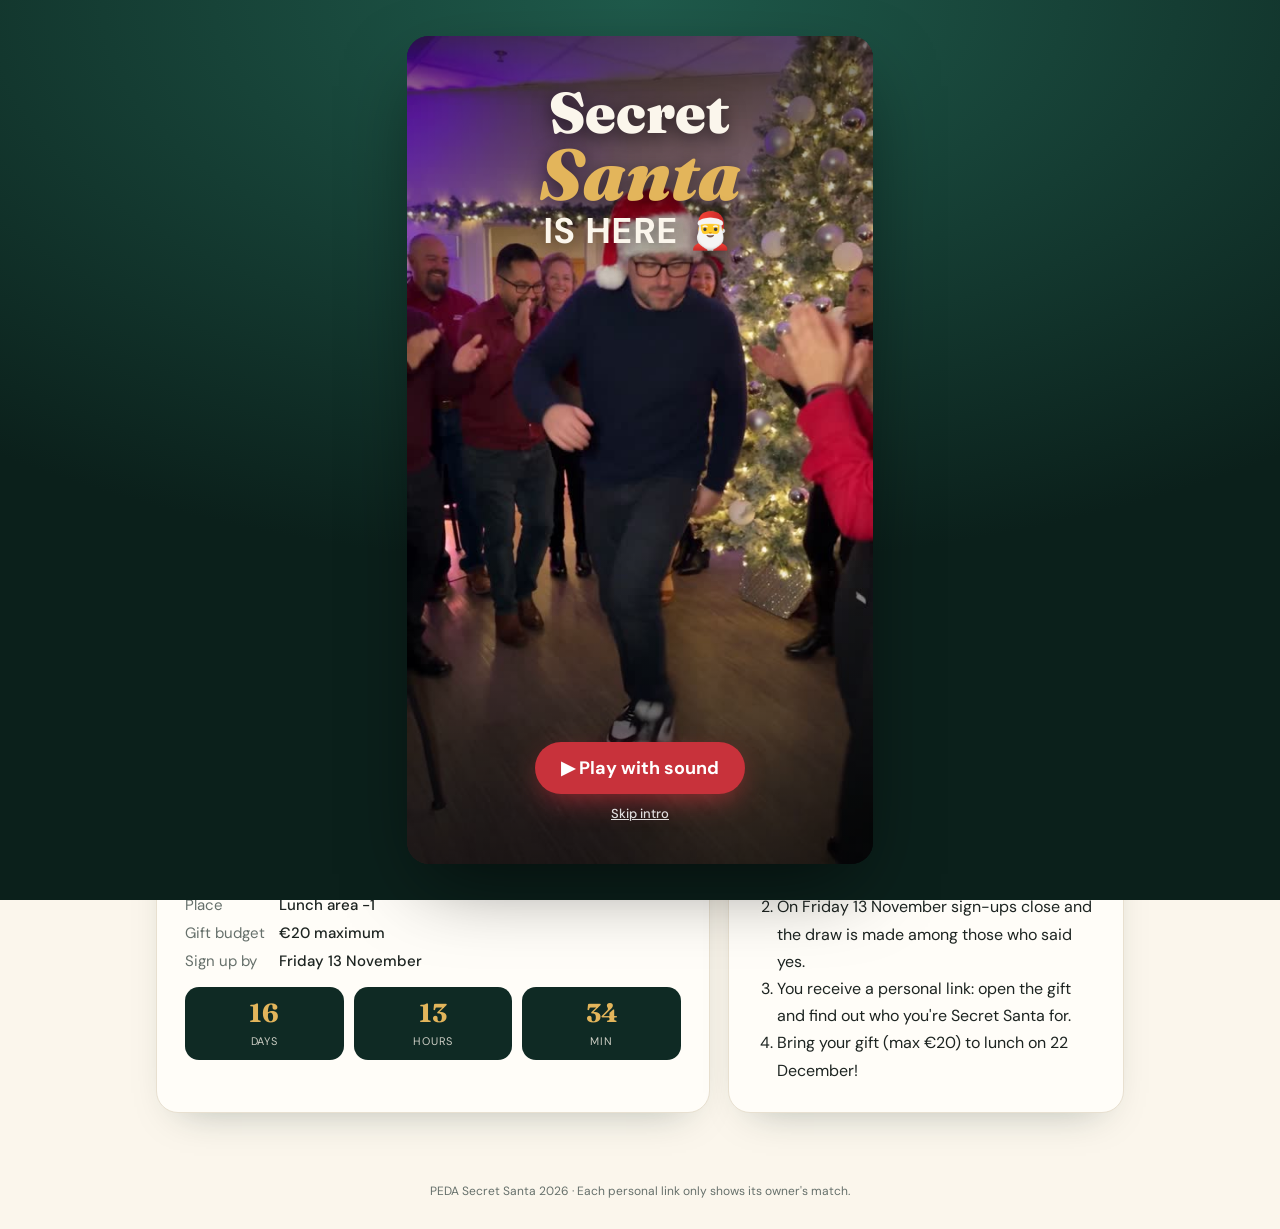
==== index.html @ 1436a7d3 "Add files via upload" ====
<!DOCTYPE html>
<html lang="en">
<head>
<meta charset="utf-8">
<meta name="viewport" content="width=device-width, initial-scale=1">
<title>PEDA Secret Santa 2026</title>
<meta name="robots" content="noindex, nofollow">
<link rel="preconnect" href="https://fonts.googleapis.com">
<link href="https://fonts.googleapis.com/css2?family=Fraunces:opsz,wght@9..144,500;9..144,700;9..144,900&family=DM+Sans:wght@400;500;700&display=swap" rel="stylesheet">
<link rel="stylesheet" href="common.css">
</head>
<body>
<header class="hero">
  <canvas id="snow"></canvas>
  <div class="kicker">Pedagogical Development Unit · OSGES</div>
  <h1>Secret <em>Santa</em></h1>
  <p id="heroText">Tell us if you're in. After the draw you'll get a personal link to discover who you're getting a present for (max €20). Shhh!</p>
  <div><button class="replay" onclick="window.openIntro&&window.openIntro()">🎬 Watch the intro</button></div>
  <div class="datechip">🎁 Gift exchange &amp; lunch · <b>Tuesday 22 December · 12:15 · Lunch area -1</b></div>
</header>

<main class="wrap">
  <section class="card" id="main"><div class="stage muted">Loading the sleigh…</div></section>
  <div class="grid2" id="lower"></div>
</main>
<footer>PEDA Secret Santa 2026 · Each personal link only shows its owner's match.</footer>
<canvas id="confetti"></canvas>

<div id="intro" role="dialog" aria-label="Secret Santa intro">
  <div class="frame">
    <video id="introVideo" playsinline preload="auto" poster="poster.jpg"><source src="intro.mp4" type="video/mp4"></video>
    <div class="shade"></div>
    <div class="title"><span>Secret</span><span>Santa</span><span>is here 🎅</span></div>
    <div class="controls">
      <button class="play" id="introPlay">▶ Play with sound</button>
      <button class="skip" id="introSkip">Skip intro</button>
    </div>
  </div>
</div>

<script src="roster.js"></script>
<script src="common.js"></script>
<script>
const params = new URLSearchParams(location.search);
const K = params.get("k"), T = params.get("t");
let revealed = false;

function rsvpCard(){
  const m=$("#main"); m.replaceChildren();
  const name=el("input",{placeholder:"Your name"});
  const wish=el("textarea",{rows:3,placeholder:"Optional wish list for your Secret Santa (max €20) — e.g. good chocolate, a book, anything with cats…"});
  const status=el("div",{class:"hint",style:"margin-top:10px"});
  const send=(yes)=>{
    if(!name.value.trim()){ status.textContent="Please write your name first."; name.focus(); return; }
    const subject = yes ? `Secret Santa – I'm in! 🎁 (${name.value.trim()})` : `Secret Santa – not this year (${name.value.trim()})`;
    const body = yes
      ? `Hi Enrique,\n\nCount me in for the PEDA Secret Santa on Tuesday 22 December!\n\nName: ${name.value.trim()}\nWish list: ${wish.value.trim()||"(surprise me!)"}\n\nThanks!`
      : `Hi Enrique,\n\nThanks for organising — I'll skip the gift exchange this year.\n\nName: ${name.value.trim()}\n\nBest wishes!`;
    location.href=`mailto:${ORGANISER_EMAIL}?subject=${encodeURIComponent(subject)}&body=${encodeURIComponent(body)}`;
    status.textContent = `Your email to ${ORGANISER_EMAIL} should open now — just press Send. If nothing opens, email Enrique directly.`;
  };
  m.append(el("div",{class:"stage"},
    el("h2",{},"Are you in? 🎅"),
    el("p",{class:"muted"},`Taking part is completely optional. Please answer by ${EVENT.deadline}.`),
    el("div",{style:"max-width:480px;margin:18px auto 0;text-align:left;display:grid;gap:10px"}, name, wish),
    el("div",{style:"display:flex;gap:10px;justify-content:center;flex-wrap:wrap;margin-top:16px"},
      el("button",{class:"btn",onclick:()=>send(true)},"Count me in 🎁"),
      el("button",{class:"btn ghost",onclick:()=>send(false)},"Not this year")),
    status,
    el("div",{class:"hint",style:"margin-top:18px"},"After the deadline Enrique runs the draw and emails everyone their personal link.")));
  $("#lower").append(infoBlock(), el("section",{class:"card"},
    el("h3",{style:"font-size:20px;margin-bottom:10px"},"How it works"),
    el("ol",{style:"margin:0;padding-left:20px;line-height:1.7"},
      el("li",{},"Say yes or no with the buttons (it sends Enrique a short email)."),
      el("li",{},`On ${EVENT.deadline} sign-ups close and the draw is made among those who said yes.`),
      el("li",{},"You receive a personal link: open the gift and find out who you're Secret Santa for."),
      el("li",{},"Bring your gift (max €20) to lunch on 22 December!"))));
}

async function personal(){
  let roster, a;
  try{ roster=await loadRoster(K); a=await decryptJSON(roster.key, T); }
  catch(e){ $("#main").replaceChildren(el("div",{class:"stage"},el("h2",{},"Hmm, this link doesn't work"),el("p",{class:"muted"},"Please make sure you opened the full link from Enrique's email, or ask him to send it again."))); return; }
  const me=roster.byKey[a.g], r=roster.byKey[a.r];
  $("#heroText").textContent=`Hi ${me.first}! Your gift is waiting below. Make sure nobody is looking over your shoulder 👀`;
  let opened=false; try{opened=localStorage.getItem("peda-santa-open-"+a.g)==="1";}catch(e){}
  const render=()=>{
    const m=$("#main"); m.replaceChildren(); const stage=el("div",{class:"stage"});
    if(!opened){
      stage.append(el("h2",{},`Ho ho ho, ${me.first}!`),el("p",{class:"muted"},"Open the gift to find out who you'll be Secret Santa for."));
      const go=async()=>{ const g=$(".gift"); g.classList.add("open"); confetti(); await new Promise(r=>setTimeout(r,900)); opened=true; try{localStorage.setItem("peda-santa-open-"+a.g,"1");}catch(e){} render(); };
      stage.append(el("button",{class:"gift","aria-label":"Open the gift",onclick:go},el("div",{class:"box"}),el("div",{class:"lid"}),el("div",{class:"rib"}),el("div",{class:"bow"})),
        el("button",{class:"btn",onclick:go},"Open my gift 🎁"));
    } else {
      stage.append(el("h2",{},`${me.first}, you're the Secret Santa of…`),
        el("div",{class:"reveal",onclick:()=>{revealed=!revealed;render();}},
          el("div",{class:revealed?"":"blur"},avatar(r)),
          el("div",{class:"big"+(revealed?"":" blur")},`${r.first} ${r.last}`),
          el("div",{class:"hint"},revealed?"Tap to hide again (in case someone is peeking 👀)":"Tap to reveal — make sure nobody is looking!")));
      if(revealed) stage.append(el("div",{class:"wish"},el("b",{},`${r.first}'s wish list: `), a.w||"No wish list — surprise them! 🎁", el("div",{class:"hint",style:"margin-top:8px"},"Remember: €20 maximum.")));
      stage.append(calendarBlock());
    }
    m.append(stage);
  };
  render();
  $("#lower").append(infoBlock(), el("section",{class:"card"},
    el("h3",{style:"font-size:20px;margin-bottom:10px"},"Keep it secret 🤫"),
    el("p",{class:"muted",style:"margin:0;line-height:1.6"},"This link is only for you — please don't forward it. You can open it again any time to check your match before 22 December.")));
}

setupIntro(); snow();
if(K && T) personal(); else rsvpCard();
</script>
</body>
</html>
---- common.css ----
:root{--night:#0f2a24;--pine:#17453a;--pine2:#1f5a4b;--cream:#fbf6ec;--paper:#fffdf8;--red:#c8323b;--red2:#a3222b;--gold:#e3b55b;--ink:#1d2421;--muted:#66706b;--line:#e8e0d0}
*{box-sizing:border-box}html,body{margin:0}
body{font-family:"DM Sans",system-ui,sans-serif;color:var(--ink);background:var(--cream);min-height:100vh}
h1,h2,h3{font-family:"Fraunces",Georgia,serif;margin:0}
button{font:inherit;cursor:pointer}
.hero{position:relative;overflow:hidden;background:radial-gradient(120% 90% at 50% 0%,var(--pine2),var(--night) 70%);color:var(--cream);padding:56px 20px 88px;text-align:center}
.hero .kicker{letter-spacing:.18em;text-transform:uppercase;font-size:12px;color:var(--gold);font-weight:700}
.hero h1{font-size:clamp(40px,7vw,78px);font-weight:900;line-height:1;margin:14px 0 10px}
.hero h1 em{font-style:italic;color:var(--gold);font-weight:700}
.hero p{max-width:560px;margin:0 auto;opacity:.85;font-size:17px;line-height:1.5}
.datechip{display:inline-flex;gap:10px;align-items:center;margin-top:18px;background:rgba(255,255,255,.08);border:1px solid rgba(255,255,255,.18);border-radius:999px;padding:8px 18px;font-weight:500}
.datechip b{color:var(--gold)}
#snow{position:absolute;inset:0;pointer-events:none;width:100%;height:100%}
.wrap{max-width:1000px;margin:-56px auto 0;padding:0 16px 60px;position:relative}
.card{background:var(--paper);border:1px solid var(--line);border-radius:22px;box-shadow:0 18px 40px -24px rgba(15,42,36,.35);padding:28px}
.grid2{display:grid;grid-template-columns:1.4fr 1fr;gap:18px;margin-top:18px}
@media (max-width:820px){.grid2{grid-template-columns:1fr}}
.muted{color:var(--muted)}.hint{font-size:13px;color:var(--muted)}
.btn{display:inline-block;text-decoration:none;border:0;border-radius:999px;padding:12px 22px;font-weight:700;background:var(--red);color:#fff;transition:transform .15s,background .15s}
.btn:hover{background:var(--red2);transform:translateY(-1px)}
.btn.ghost{background:transparent;color:var(--pine);border:1.5px solid var(--pine)}
.btn.ghost:hover{background:var(--pine);color:#fff}
.btn.small{padding:7px 14px;font-size:13px}
.btn:disabled{opacity:.5;cursor:not-allowed;transform:none}
textarea,input{font:inherit;width:100%;border:1.5px solid var(--line);border-radius:12px;padding:10px 12px;background:#fff;color:var(--ink)}
textarea:focus,input:focus{outline:none;border-color:var(--pine)}
.info dl{margin:0;display:grid;grid-template-columns:auto 1fr;gap:8px 14px;font-size:15px}
.info dt{color:var(--muted)}.info dd{margin:0;font-weight:500}
.count{display:flex;gap:10px;margin:16px 0 4px}
.count div{flex:1;background:var(--night);color:var(--cream);border-radius:14px;padding:10px 4px;text-align:center}
.count b{display:block;font-family:"Fraunces",serif;font-size:26px;color:var(--gold)}
.count span{font-size:11px;text-transform:uppercase;letter-spacing:.08em;opacity:.8}
.stage{text-align:center;padding:10px 0}
.av{width:72px;height:72px;border-radius:50%;object-fit:cover;display:block;margin:0 auto;background:#e9e3d6}
.av.init{display:flex;align-items:center;justify-content:center;font-family:"Fraunces",serif;font-weight:700;font-size:24px;color:var(--pine);background:#e7efe9}
.gift{width:170px;height:170px;margin:18px auto 8px;position:relative;cursor:pointer;border:0;background:none;padding:0;display:block}
.gift .box{position:absolute;left:15px;right:15px;bottom:0;height:110px;background:var(--red);border-radius:10px}
.gift .lid{position:absolute;left:5px;right:5px;top:38px;height:34px;background:var(--red2);border-radius:8px;transition:transform .6s cubic-bezier(.5,-.4,.4,1.4)}
.gift .rib{position:absolute;left:50%;width:22px;margin-left:-11px;top:38px;bottom:0;background:var(--gold)}
.gift .bow{position:absolute;left:50%;top:6px;width:70px;margin-left:-35px;height:36px;transition:transform .6s cubic-bezier(.5,-.4,.4,1.4)}
.gift .bow:before,.gift .bow:after{content:"";position:absolute;top:4px;width:30px;height:28px;border:7px solid var(--gold);border-radius:50% 50% 10% 50%}
.gift .bow:before{left:0;transform:rotate(-20deg)}.gift .bow:after{right:0;transform:rotate(20deg) scaleX(-1)}
.gift:hover .box{animation:wiggle .5s}
@keyframes wiggle{25%{transform:rotate(-3deg)}75%{transform:rotate(3deg)}}
.gift.open .lid,.gift.open .bow{transform:translate(40px,-60px) rotate(30deg)}
.reveal{display:flex;flex-direction:column;align-items:center;gap:6px;margin-top:6px;cursor:pointer}
.reveal .av{width:130px;height:130px;border:5px solid var(--gold);box-shadow:0 12px 30px -10px rgba(200,50,59,.5)}
.reveal .av.init{font-size:44px}
.reveal .big{font-family:"Fraunces",serif;font-size:34px;font-weight:900;margin-top:10px}
.blur{filter:blur(14px);transition:filter .4s}
.wish{background:#fbf3e3;border:1px dashed var(--gold);border-radius:14px;padding:14px 16px;text-align:left;margin:16px auto 0;white-space:pre-wrap;max-width:480px}
.notice{background:#fff4f4;border:1px solid #f0c9cb;color:var(--red2);padding:12px 14px;border-radius:12px;margin-top:14px;font-size:14px}
.ok{background:#eef6f1;border-color:#cfe4d7;color:var(--pine)}
#confetti{position:fixed;inset:0;pointer-events:none;z-index:30}
footer{text-align:center;font-size:12px;color:var(--muted);padding:10px 0 30px}
.replay{margin-top:14px;background:transparent;border:1px solid rgba(255,255,255,.3);color:#fbf6ec;border-radius:999px;padding:6px 14px;font:500 13px "DM Sans",sans-serif;cursor:pointer}
.replay:hover{background:rgba(255,255,255,.1)}
#intro{position:fixed;inset:0;z-index:50;background:radial-gradient(120% 90% at 50% 0%,#1f5a4b,#0b201b 70%);display:flex;align-items:center;justify-content:center;transition:opacity .6s,visibility .6s}
#intro.hide{opacity:0;visibility:hidden;pointer-events:none}
#intro .frame{position:relative;height:min(92vh,170vw);aspect-ratio:9/16;border-radius:22px;overflow:hidden;box-shadow:0 30px 80px -20px rgba(0,0,0,.6);background:#000}
#intro video{width:100%;height:100%;object-fit:cover;display:block}
#intro .shade{position:absolute;inset:0;background:linear-gradient(180deg,rgba(0,0,0,.55) 0%,rgba(0,0,0,0) 32%,rgba(0,0,0,0) 62%,rgba(0,0,0,.6) 100%);pointer-events:none}
#intro .title{position:absolute;left:0;right:0;top:6%;text-align:center;color:#fbf6ec;font-family:"Fraunces",Georgia,serif;font-weight:900;line-height:.95;font-size:clamp(30px,6.4vh,64px);text-shadow:0 4px 18px rgba(0,0,0,.55);padding:0 12px;pointer-events:none}
#intro .title span{display:block;opacity:0;transform:translateY(18px) scale(.96);animation:introIn .7s cubic-bezier(.2,.8,.2,1.2) forwards}
#intro .title span:nth-child(1){animation-delay:.15s}
#intro .title span:nth-child(2){animation-delay:.45s;color:#e3b55b;font-style:italic;font-size:1.25em}
#intro .title span:nth-child(3){animation-delay:.75s;font-size:.62em;letter-spacing:.06em;font-family:"DM Sans",sans-serif;font-weight:700;text-transform:uppercase;margin-top:6px}
@keyframes introIn{to{opacity:1;transform:none}}
#intro .controls{position:absolute;left:0;right:0;bottom:5%;display:flex;flex-direction:column;align-items:center;gap:10px}
#intro .play{border:0;border-radius:999px;background:#c8323b;color:#fff;font:700 18px "DM Sans",sans-serif;padding:14px 26px;box-shadow:0 10px 30px -8px rgba(200,50,59,.8);cursor:pointer}
#intro .play:hover{background:#a3222b}
#intro .enter{animation:pulse 1.4s infinite}
@keyframes pulse{50%{transform:scale(1.06)}}
#intro .skip{background:none;border:0;color:rgba(255,255,255,.85);font:500 13px "DM Sans",sans-serif;text-decoration:underline;cursor:pointer}
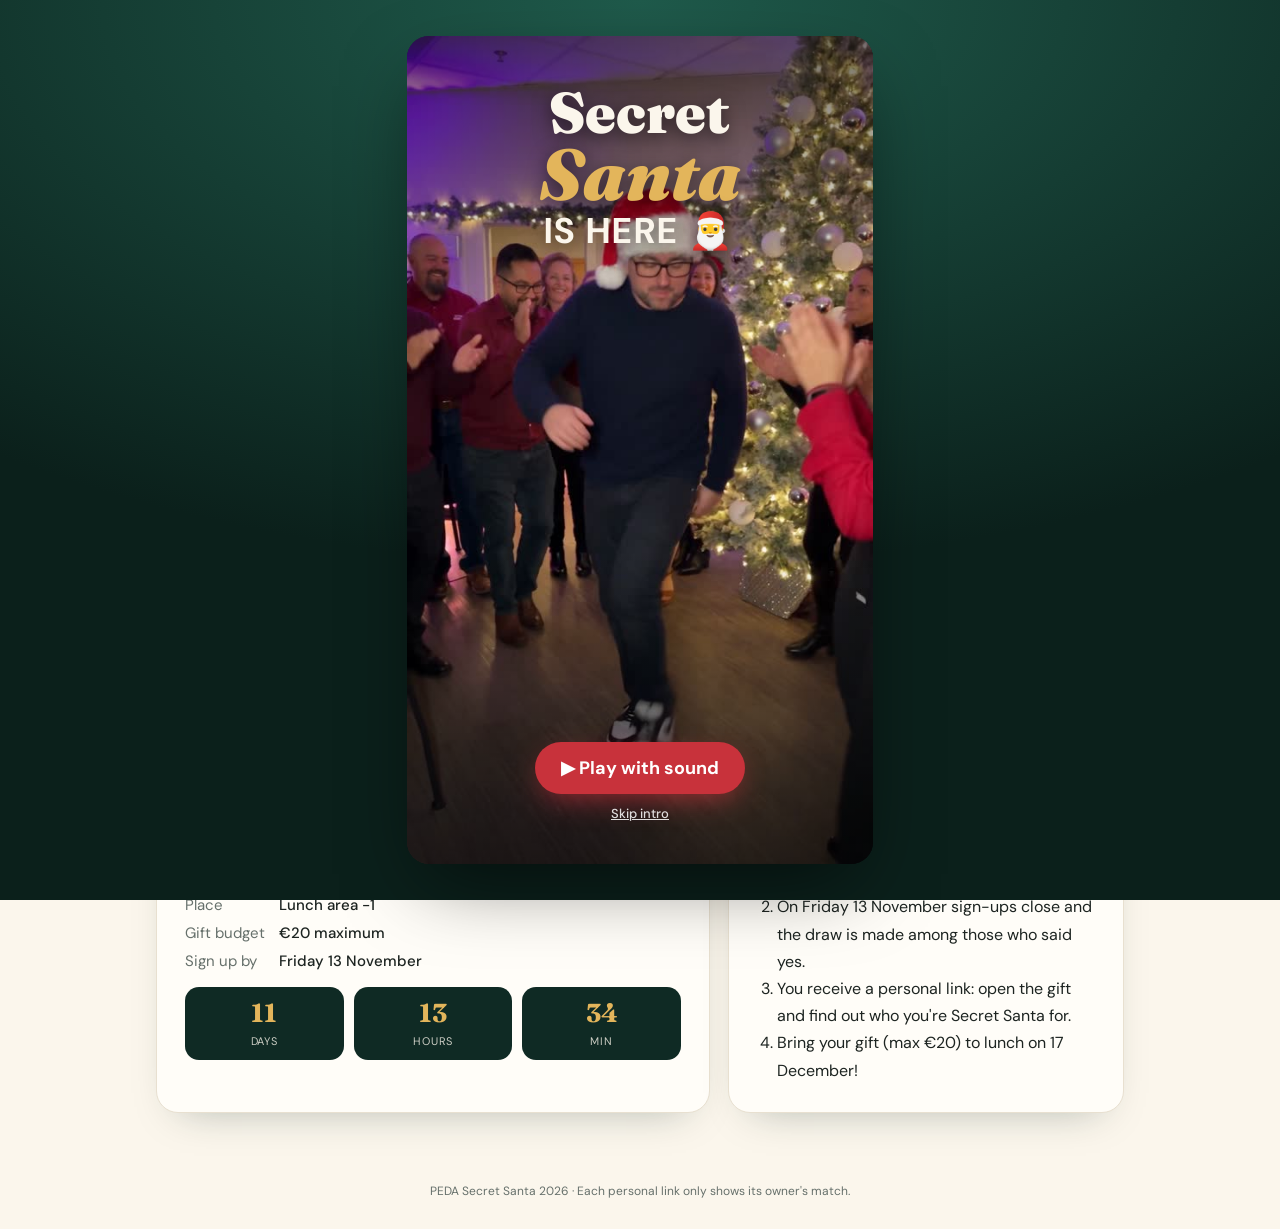
==== commit 5dc5f986: "Add files via upload" ====
--- a/index.html
+++ b/index.html
@@ -16,7 +16,7 @@
   <h1>Secret <em>Santa</em></h1>
   <p id="heroText">Tell us if you're in. After the draw you'll get a personal link to discover who you're getting a present for (max €20). Shhh!</p>
   <div><button class="replay" onclick="window.openIntro&&window.openIntro()">🎬 Watch the intro</button></div>
-  <div class="datechip">🎁 Gift exchange &amp; lunch · <b>Tuesday 22 December · 12:15 · Lunch area -1</b></div>
+  <div class="datechip">🎁 Gift exchange &amp; lunch · <b>Thursday 17 December · 12:15 · Lunch area -1</b></div>
 </header>
 
 <main class="wrap">
@@ -54,7 +54,7 @@
     if(!name.value.trim()){ status.textContent="Please write your name first."; name.focus(); return; }
     const subject = yes ? `Secret Santa – I'm in! 🎁 (${name.value.trim()})` : `Secret Santa – not this year (${name.value.trim()})`;
     const body = yes
-      ? `Hi Enrique,\n\nCount me in for the PEDA Secret Santa on Tuesday 22 December!\n\nName: ${name.value.trim()}\nWish list: ${wish.value.trim()||"(surprise me!)"}\n\nThanks!`
+      ? `Hi Enrique,\n\nCount me in for the PEDA Secret Santa on Thursday 17 December!\n\nName: ${name.value.trim()}\nWish list: ${wish.value.trim()||"(surprise me!)"}\n\nThanks!`
       : `Hi Enrique,\n\nThanks for organising — I'll skip the gift exchange this year.\n\nName: ${name.value.trim()}\n\nBest wishes!`;
     location.href=`mailto:${ORGANISER_EMAIL}?subject=${encodeURIComponent(subject)}&body=${encodeURIComponent(body)}`;
     status.textContent = `Your email to ${ORGANISER_EMAIL} should open now — just press Send. If nothing opens, email Enrique directly.`;
@@ -74,7 +74,7 @@
       el("li",{},"Say yes or no with the buttons (it sends Enrique a short email)."),
       el("li",{},`On ${EVENT.deadline} sign-ups close and the draw is made among those who said yes.`),
       el("li",{},"You receive a personal link: open the gift and find out who you're Secret Santa for."),
-      el("li",{},"Bring your gift (max €20) to lunch on 22 December!"))));
+      el("li",{},"Bring your gift (max €20) to lunch on 17 December!"))));
 }
 
 async function personal(){
@@ -105,7 +105,7 @@
   render();
   $("#lower").append(infoBlock(), el("section",{class:"card"},
     el("h3",{style:"font-size:20px;margin-bottom:10px"},"Keep it secret 🤫"),
-    el("p",{class:"muted",style:"margin:0;line-height:1.6"},"This link is only for you — please don't forward it. You can open it again any time to check your match before 22 December.")));
+    el("p",{class:"muted",style:"margin:0;line-height:1.6"},"This link is only for you — please don't forward it. You can open it again any time to check your match before 17 December.")));
 }
 
 setupIntro(); snow();
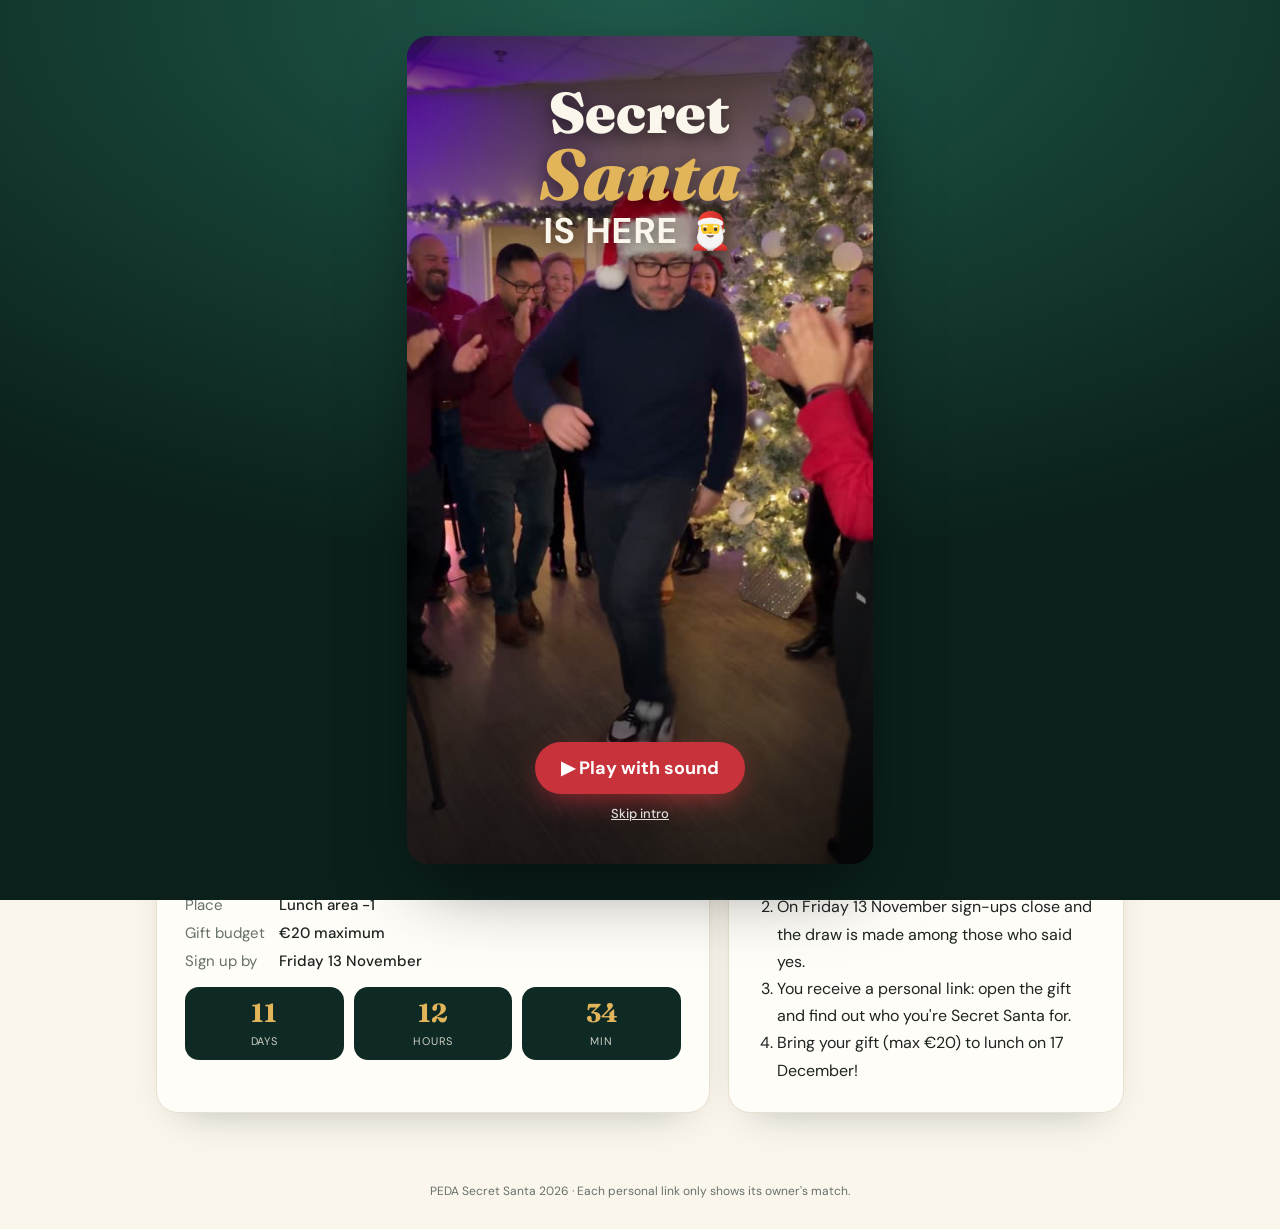
==== commit a6dedbcc: "Add files via upload" ====
--- a/index.html
+++ b/index.html
@@ -16,7 +16,7 @@
   <h1>Secret <em>Santa</em></h1>
   <p id="heroText">Tell us if you're in. After the draw you'll get a personal link to discover who you're getting a present for (max €20). Shhh!</p>
   <div><button class="replay" onclick="window.openIntro&&window.openIntro()">🎬 Watch the intro</button></div>
-  <div class="datechip">🎁 Gift exchange &amp; lunch · <b>Thursday 17 December · 12:15 · Lunch area -1</b></div>
+  <div class="datechip">🎁 Gift exchange &amp; lunch · <b>Thursday 17 December · 11:15 · Lunch area -1</b></div>
 </header>
 
 <main class="wrap">
